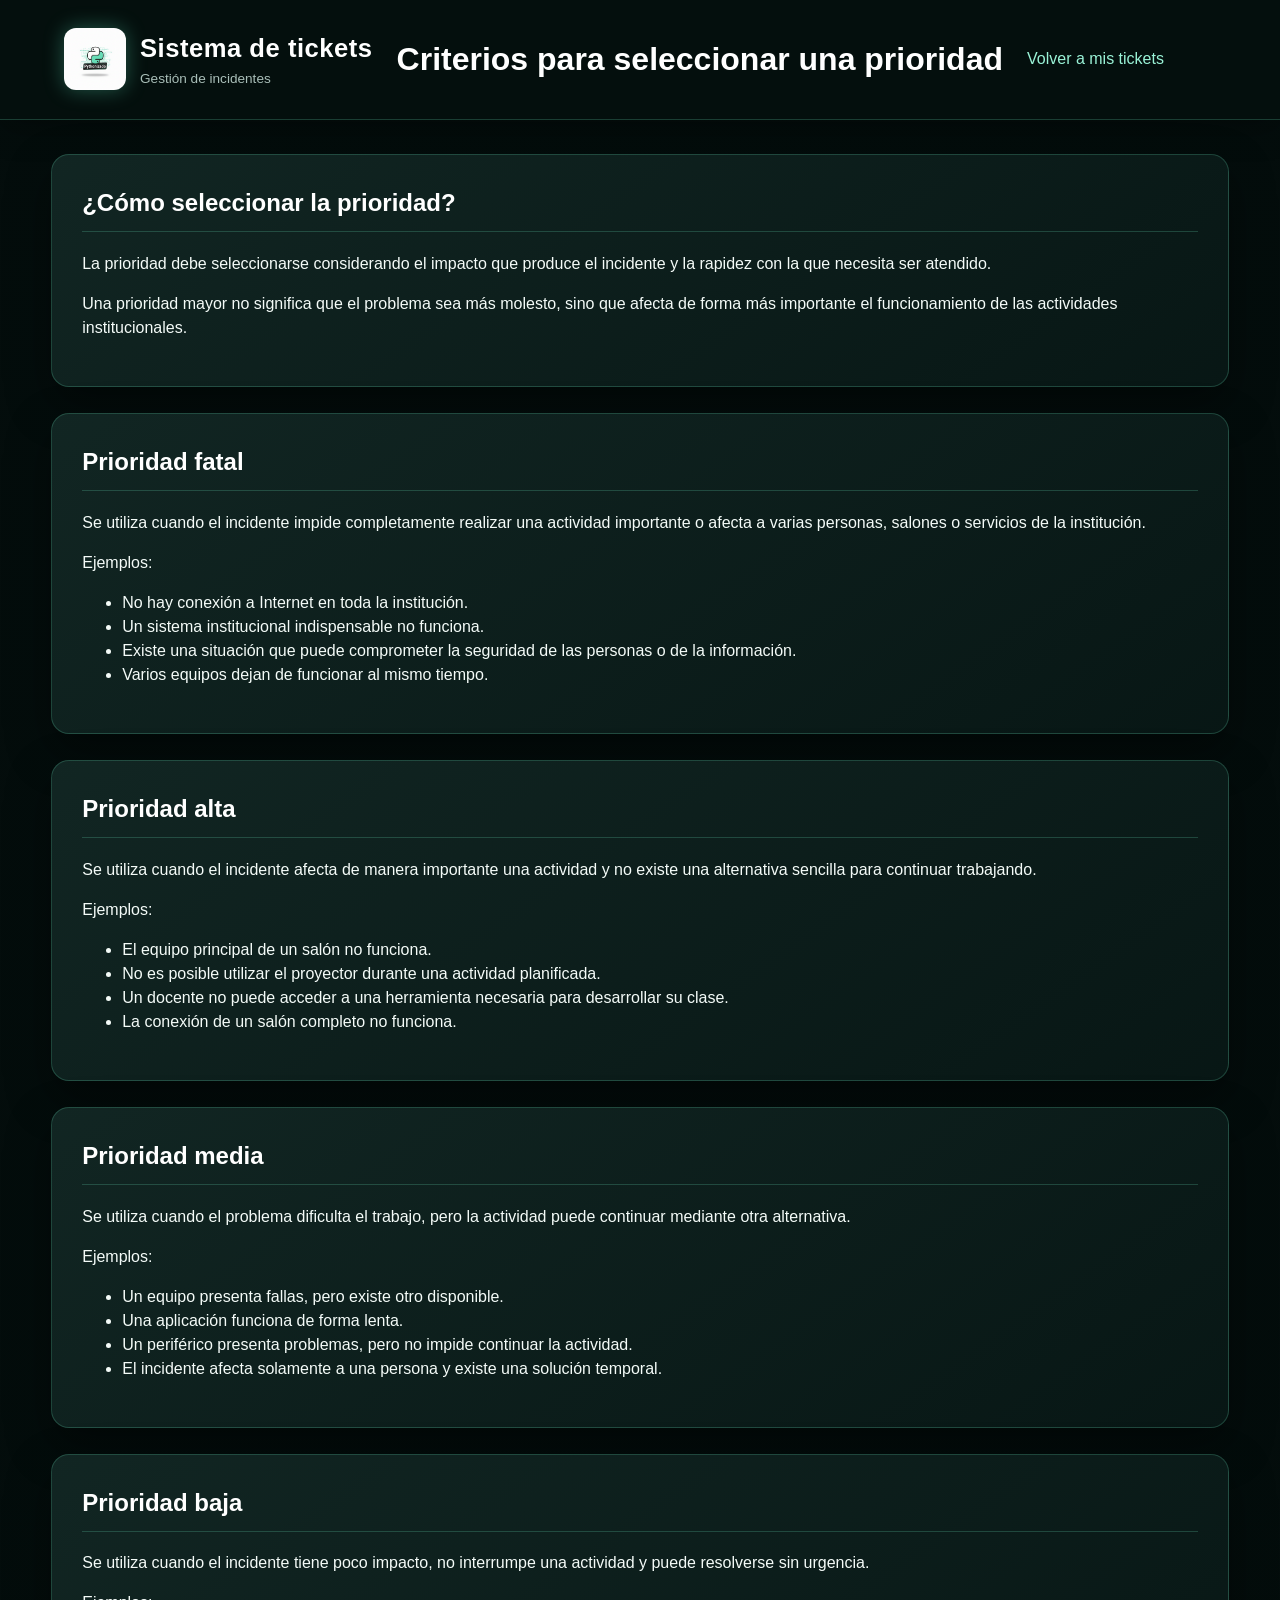
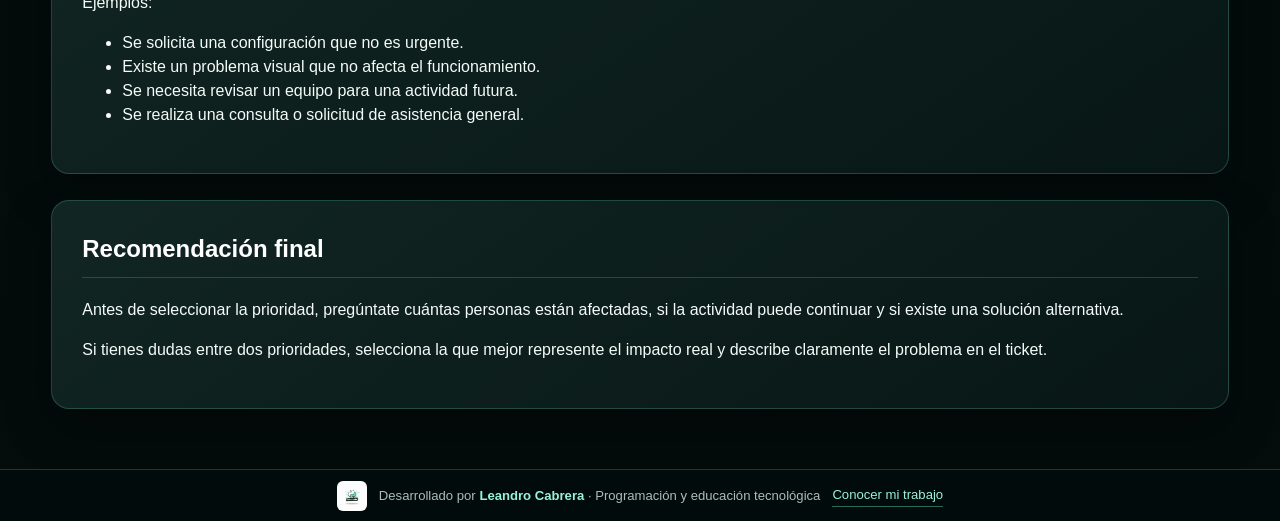
==== Frontend/templates/criterios-prioridad.html @ bbe0f746 "Primera versión del sistema de tickets" ====
<!DOCTYPE html>
<html lang="es">
<head>
    <meta charset="UTF-8">

    <meta
        name="viewport"
        content="width=device-width, initial-scale=1.0"
    >

    <meta
        name="description"
        content="Criterios para seleccionar la prioridad de un ticket."
    >

    <title>Criterios de prioridad | Sistema de Tickets</title>

    <link rel="stylesheet" href="../css/estilos2.css">
   
</head>

<body>
    <header>

           <div class="marca">
            <img
                src="../img/pythonizadoLogo.png"
                alt="Logo de Pythonizado"
                class="logo"
            >

            <div>
                <h1>Sistema de tickets</h1>
                <p>Gestión de incidentes</p>
            </div>
        </div>
        <h1>Criterios para seleccionar una prioridad</h1>

        <nav>
            <a href="docente.html">
                Volver a mis tickets
            </a>
        </nav>
    </header>

    <main>
        <section aria-labelledby="introduccion">
            <h2 id="introduccion">
                ¿Cómo seleccionar la prioridad?
            </h2>

            <p>
                La prioridad debe seleccionarse considerando el impacto
                que produce el incidente y la rapidez con la que necesita
                ser atendido.
            </p>

            <p>
                Una prioridad mayor no significa que el problema sea más
                molesto, sino que afecta de forma más importante el
                funcionamiento de las actividades institucionales.
            </p>
        </section>

        <section aria-labelledby="prioridad-fatal">
            <h2 id="prioridad-fatal">Prioridad fatal</h2>

            <p>
                Se utiliza cuando el incidente impide completamente
                realizar una actividad importante o afecta a varias
                personas, salones o servicios de la institución.
            </p>

            <p>Ejemplos:</p>

            <ul>
                <li>
                    No hay conexión a Internet en toda la institución.
                </li>

                <li>
                    Un sistema institucional indispensable no funciona.
                </li>

                <li>
                    Existe una situación que puede comprometer la
                    seguridad de las personas o de la información.
                </li>

                <li>
                    Varios equipos dejan de funcionar al mismo tiempo.
                </li>
            </ul>
        </section>

        <section aria-labelledby="prioridad-alta">
            <h2 id="prioridad-alta">Prioridad alta</h2>

            <p>
                Se utiliza cuando el incidente afecta de manera
                importante una actividad y no existe una alternativa
                sencilla para continuar trabajando.
            </p>

            <p>Ejemplos:</p>

            <ul>
                <li>
                    El equipo principal de un salón no funciona.
                </li>

                <li>
                    No es posible utilizar el proyector durante una
                    actividad planificada.
                </li>

                <li>
                    Un docente no puede acceder a una herramienta
                    necesaria para desarrollar su clase.
                </li>

                <li>
                    La conexión de un salón completo no funciona.
                </li>
            </ul>
        </section>

        <section aria-labelledby="prioridad-media">
            <h2 id="prioridad-media">Prioridad media</h2>

            <p>
                Se utiliza cuando el problema dificulta el trabajo, pero
                la actividad puede continuar mediante otra alternativa.
            </p>

            <p>Ejemplos:</p>

            <ul>
                <li>
                    Un equipo presenta fallas, pero existe otro
                    disponible.
                </li>

                <li>
                    Una aplicación funciona de forma lenta.
                </li>

                <li>
                    Un periférico presenta problemas, pero no impide
                    continuar la actividad.
                </li>

                <li>
                    El incidente afecta solamente a una persona y existe
                    una solución temporal.
                </li>
            </ul>
        </section>

        <section aria-labelledby="prioridad-baja">
            <h2 id="prioridad-baja">Prioridad baja</h2>

            <p>
                Se utiliza cuando el incidente tiene poco impacto, no
                interrumpe una actividad y puede resolverse sin urgencia.
            </p>

            <p>Ejemplos:</p>

            <ul>
                <li>
                    Se solicita una configuración que no es urgente.
                </li>

                <li>
                    Existe un problema visual que no afecta el
                    funcionamiento.
                </li>

                <li>
                    Se necesita revisar un equipo para una actividad
                    futura.
                </li>

                <li>
                    Se realiza una consulta o solicitud de asistencia
                    general.
                </li>
            </ul>
        </section>

        <section aria-labelledby="recomendacion">
            <h2 id="recomendacion">Recomendación final</h2>

            <p>
                Antes de seleccionar la prioridad, pregúntate cuántas
                personas están afectadas, si la actividad puede
                continuar y si existe una solución alternativa.
            </p>

            <p>
                Si tienes dudas entre dos prioridades, selecciona la que
                mejor represente el impacto real y describe claramente
                el problema en el ticket.
            </p>
        </section>
    </main>

   <footer>
    <img
        src="../img/pythonizadoLogo.png"
        alt=""
    >

    <span>
        Desarrollado por
        <strong>Leandro Cabrera</strong>
        · Programación y educación tecnológica
    </span>

    <a
        href="https://www.linkedin.com/"
        target="_blank"
        rel="noopener noreferrer"
    >
        Conocer mi trabajo
    </a>
</footer>
</body>
</html>
---- Frontend/css/estilos2.css ----
:root {
    --fondo: #06100f;
    --fondo-secundario: #0b1716;
    --superficie: rgba(13, 29, 27, 0.92);
    --superficie-clara: #132522;
    --borde: rgba(104, 226, 188, 0.22);
    --texto: #f4fbf8;
    --texto-suave: #a9beb8;
    --marca: #59dcb5;
    --marca-clara: #9af3d7;
    --marca-oscura: #1d9f7e;
    --error: #ff6474;
    --exito: #55e6a5;
    --sombra: 0 18px 45px rgba(0, 0, 0, 0.38);
}

* {
    box-sizing: border-box;
}

html {
    min-height: 100%;
    color-scheme: dark;
}

body {
    min-height: 100vh;
    margin: 0;
    display: flex;
    flex-direction: column;
    color: var(--texto);
    background:
        linear-gradient(rgba(3, 12, 11, 0.78), rgba(3, 12, 11, 0.94)),
        url('../img/fondo-tecnologico.png') center top / cover fixed,
        var(--fondo);
    font-family: Inter, "Segoe UI", Arial, sans-serif;
    line-height: 1.5;
}

header {
    display: flex;
    align-items: center;
    justify-content: space-between;
    gap: 24px;
    padding: 14px clamp(18px, 5vw, 64px);
    background: rgba(5, 17, 15, 0.86);
    border-bottom: 1px solid var(--borde);
    box-shadow: 0 8px 30px rgba(0, 0, 0, 0.28);
    backdrop-filter: blur(14px);
    width: 100%;
}

header nav {
    display: flex;
    align-items: center;
    flex: 1;
    gap: 16px;
}

#boton-logout {
    margin-left: auto;
    width: auto;
    min-width: 130px;
    white-space: nowrap;
   
}


.marca {
    display: flex;
    align-items: center;
    gap: 14px;
    flex-shrink: 0;
}

.logo {
    width: 62px;
    height: 62px;
    object-fit: contain;
    border-radius: 12px;
    filter: drop-shadow(0 0 10px rgba(89, 220, 181, 0.35));
}

.marca h1 {
    margin: 0;
    font-size: clamp(1.15rem, 2vw, 1.65rem);
    letter-spacing: 0.02em;
}

.marca p {
    margin: 2px 0 0;
    color: var(--texto-suave);
    font-size: 0.85rem;
}

nav {
    display: flex;
    align-items: center;
    flex-wrap: wrap;
    gap: 12px;
}

a {
    color: var(--marca-clara);
    text-decoration: none;
}

a:hover {
    color: #ffffff;
}

main {
    width: min(1180px, 92%);
    margin: 34px auto;
    flex: 1;
}

section,
.tarjeta,
.contenedor-login {
    margin-bottom: 26px;
    padding: clamp(20px, 3vw, 30px);
    background: linear-gradient(145deg, rgba(18, 39, 36, 0.96), rgba(8, 24, 22, 0.94));
    border: 1px solid var(--borde);
    border-radius: 18px;
    box-shadow: var(--sombra);
    backdrop-filter: blur(10px);
}

h1,
h2,
h3 {
    color: #ffffff;
}

h2 {
    margin-top: 0;
    padding-bottom: 10px;
    border-bottom: 1px solid var(--borde);
}

form {
    display: grid;
    gap: 16px;
}

label {
    display: block;
    margin-bottom: 6px;
    color: #dff7ef;
    font-weight: 650;
}

input,
textarea,
select {
    width:25%;
    padding: 12px 14px;
    color: var(--texto);
    background: rgba(2, 13, 12, 0.88);
    border: 1px solid #31524a;
    border-radius: 10px;
    font: inherit;
    transition: border-color 180ms ease, box-shadow 180ms ease, transform 180ms ease;
}

textarea {
    min-height: 115px;
    resize: vertical;
}

input:focus,
textarea:focus,
select:focus {
    outline: none;
    border-color: var(--marca);
    box-shadow: 0 0 0 3px rgba(89, 220, 181, 0.14), 0 0 18px rgba(89, 220, 181, 0.13);
}

button,
.boton {
    width:25%;
    display: inline-flex;
    align-items: center;
    justify-content: center;
    min-height: 42px;
    padding: 10px 18px;
    color: #031512;
    background: linear-gradient(135deg, var(--marca-clara), var(--marca));
    border: 1px solid var(--marca);
    border-radius: 10px;
    box-shadow: 0 0 10px rgba(89, 220, 181, 0.32), inset 0 0 8px rgba(255, 255, 255, 0.2);
    font: inherit;
    font-weight: 750;
    text-decoration: none;
    cursor: pointer;
    transition: transform 160ms ease, box-shadow 160ms ease, filter 160ms ease;
}

button:hover,
.boton:hover {
    color: #031512;
    transform: translateY(-2px);
    filter: brightness(1.08);
    box-shadow: 0 0 8px var(--marca), 0 0 24px rgba(89, 220, 181, 0.55);
}

button:active,
.boton:active {
    transform: translateY(0);
}

button:focus-visible,
.boton:focus-visible,
a:focus-visible {
    outline: 3px solid #ffffff;
    outline-offset: 3px;
}

button:disabled {
    opacity: 0.5;
    cursor: not-allowed;
    transform: none;
    box-shadow: none;
}

.boton-secundario {
    color: var(--marca-clara);
    background: transparent;
    border-color: var(--marca);
    box-shadow: 0 0 9px rgba(89, 220, 181, 0.22), inset 0 0 9px rgba(89, 220, 181, 0.06);
}

.boton-secundario:hover {
    color: #ffffff;
    background: rgba(89, 220, 181, 0.1);
}

.boton-peligro {
    color: #ffffff;
    background: transparent;
    border-color: var(--error);
    box-shadow: 0 0 10px rgba(255, 100, 116, 0.25);
}

.acciones-formulario {
    display: flex;
    flex-wrap: wrap;
    gap: 12px;
}

.contenedor-tabla {
    overflow-x: auto;
    border: 1px solid var(--borde);
    border-radius: 12px;
}

table {
    width: 100%;
    border-collapse: collapse;
    background: rgba(3, 15, 14, 0.72);
}

th,
td {
    padding: 13px 14px;
    text-align: left;
    border-bottom: 1px solid rgba(130, 196, 177, 0.14);
}

th {
    color: var(--marca-clara);
    background: #10231f;
    font-size: 0.8rem;
    letter-spacing: 0.06em;
    text-transform: uppercase;
}

tbody tr {
    transition: background-color 150ms ease;
}

tbody tr:hover {
    background: rgba(89, 220, 181, 0.07);
}

#lista-tickets button {
    width: 60%;
}

.etiqueta {
    display: inline-block;
    padding: 5px 10px;
    border: 1px solid currentColor;
    border-radius: 999px;
    font-size: 0.76rem;
    font-weight: 750;
    white-space: nowrap;
}

.prioridad-fatal {
    color: #ff8b98;
    background: rgba(185, 28, 28, 0.24);
}

.prioridad-alta {
    color: #ffad66;
    background: rgba(234, 88, 12, 0.2);
}

.prioridad-media {
    color: #72d4ff;
    background: rgba(14, 165, 233, 0.18);
}

.prioridad-baja {
    color: #83edb0;
    background: rgba(34, 197, 94, 0.17);
}

.estado-abierto {
    color: #82efb5;
    background: rgba(34, 197, 94, 0.17);
}

.estado-en-proceso {
    color: #ffe17c;
    background: rgba(234, 179, 8, 0.17);
}

.estado-cerrado {
    color: #8cbcff;
    background: rgba(37, 99, 235, 0.2);
}

.estado-fuera-de-alcance {
    color: #c2cad5;
    background: rgba(100, 116, 139, 0.22);
}

.mensaje-error,
.mensaje-exito {
    padding: 12px 14px;
    border-radius: 10px;
}

.mensaje-error {
    color: #ffd5da;
    background: rgba(127, 29, 29, 0.45);
    border: 1px solid var(--error);
}

.mensaje-exito {
    color: #ceffe5;
    background: rgba(5, 78, 54, 0.48);
    border: 1px solid var(--exito);
}

[hidden] {
    display: none !important;
}

.pagina-login {
    display: grid;
    place-items: center;
    flex: 1;
    width: min(440px, 92%);
    margin: auto;
    padding: 32px 0;
}

.contenedor-login {
    width: 100%;
}

.contenedor-login .logo {
    display: block;
    width: 108px;
    height: 108px;
    margin: 0 auto 14px;
}

.contenedor-login button {
    width: 100%;
}

#anegro {
    color: #000000;
    align-items: right;
}

#criterio {
    
    align-items: right;
    margin-right: 950px;
}

.historial-estados {
    min-width: 210px;
    margin: 0;
    padding-left: 18px;
}

.historial-estados li {
    margin-bottom: 6px;
    color: var(--texto-suave);
}

.historial-estados li:last-child {
    margin-bottom: 0;
}

footer {
    display: flex;
    align-items: center;
    justify-content: center;
    gap: 12px;
    min-height: 52px;
    padding: 10px 18px;
    color: var(--texto-suave);
    background: rgba(3, 13, 12, 0.92);
    border-top: 1px solid var(--borde);
    font-size: 0.82rem;
    text-align: center;
    backdrop-filter: blur(12px);
}

footer img {
    width: 30px;
    height: 30px;
    object-fit: contain;
    border-radius: 6px;
}

footer strong {
    color: var(--marca-clara);
}

footer a {
    padding-bottom: 1px;
    border-bottom: 1px solid rgba(89, 220, 181, 0.45);
}

@media (max-width: 720px) {
    header {
        align-items: flex-start;
        flex-direction: column;
    }
      header nav {
        width: 100%;
        flex-wrap: wrap;
    }
    #boton-logout {
        margin-left: 0;
    }

    main {
        width: 94%;
        margin: 20px auto;
    }

    section,
    .tarjeta,
    .contenedor-login {
        padding: 18px;
        border-radius: 14px;
    }

    footer {
        flex-direction: column;
        gap: 4px;
    }
}

@media (prefers-reduced-motion: reduce) {
    *,
    *::before,
    *::after {
        scroll-behavior: auto !important;
        transition: none !important;
    }
}
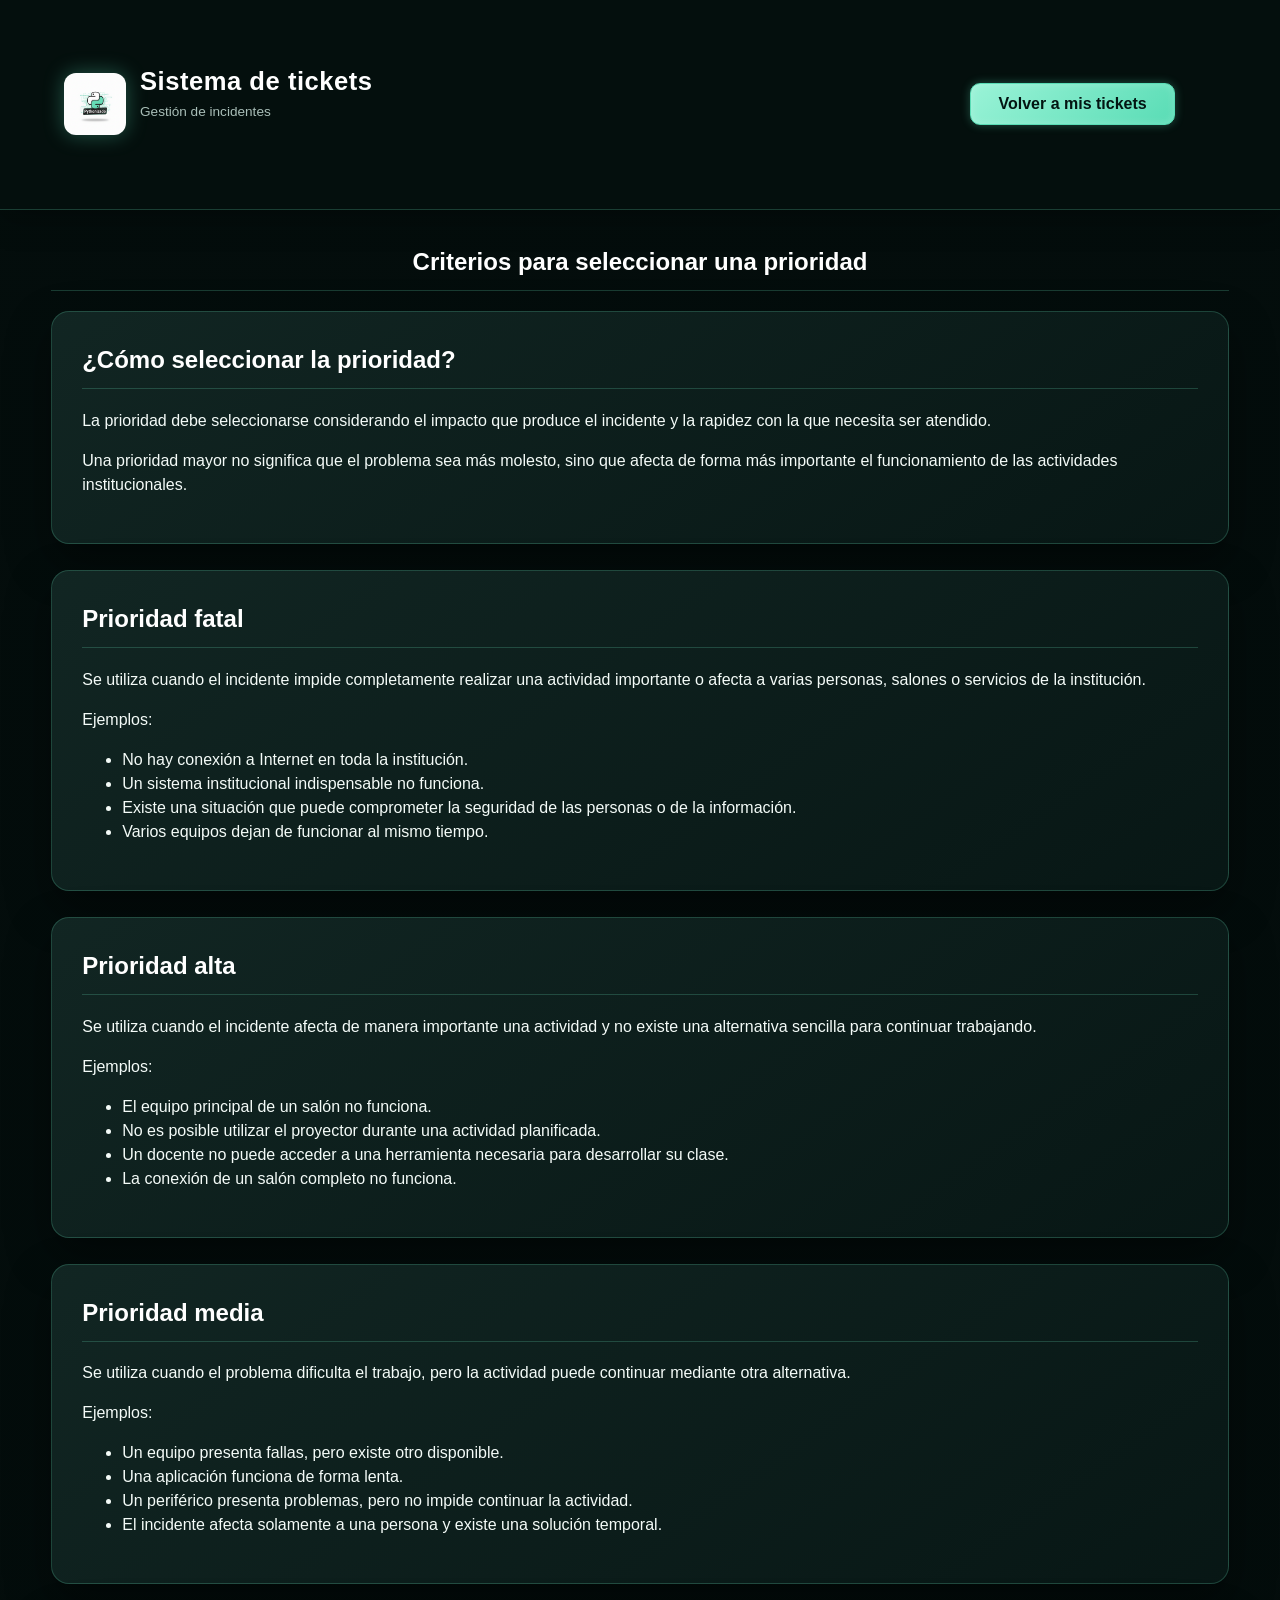
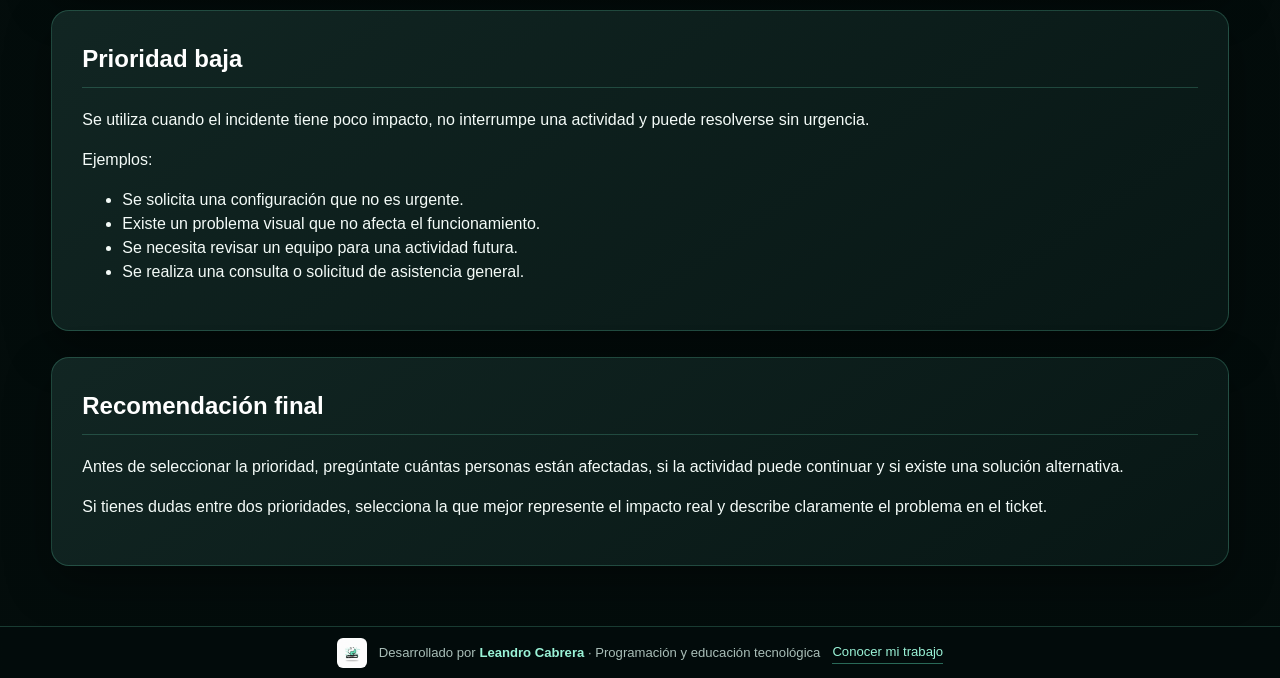
==== commit 864710ef: "ticket pronto" ====
--- a/Frontend/templates/criterios-prioridad.html
+++ b/Frontend/templates/criterios-prioridad.html
@@ -20,7 +20,7 @@
 </head>
 
 <body>
-    <header>
+    <header class="encabezado-prioridad">
 
            <div class="marca">
             <img
@@ -30,20 +30,25 @@
             >
 
             <div>
+                <br><br>
                 <h1>Sistema de tickets</h1>
                 <p>Gestión de incidentes</p>
+                <br><br><br>
+
+                
             </div>
         </div>
-        <h1>Criterios para seleccionar una prioridad</h1>
+     
 
         <nav>
-            <a href="docente.html">
+            <button type="button" id="boton-volver" class="boton-volver" onclick="history.back()">
                 Volver a mis tickets
-            </a>
+            </button>
         </nav>
     </header>
 
     <main>
+        <h2 class="titulo-prioridad">Criterios para seleccionar una prioridad</h2>
         <section aria-labelledby="introduccion">
             <h2 id="introduccion">
                 ¿Cómo seleccionar la prioridad?
--- a/Frontend/css/estilos2.css
+++ b/Frontend/css/estilos2.css
@@ -285,7 +285,7 @@
 }
 
 #lista-tickets button {
-    width: 60%;
+    width: 75%;
 }
 
 .etiqueta {
@@ -408,6 +408,26 @@
 
 .historial-estados li:last-child {
     margin-bottom: 0;
+}
+
+
+.encabezado-prioridad .boton-volver {
+    width: 100%;
+    box-sizing: border-box;
+    padding: 6px 12px;
+    font-size: 16px;
+}
+
+.titulo-prioridad {
+    text-align: center;
+    margin: 0 0 20px;
+}
+#boton-volver {
+    width: 25%;
+    box-sizing: border-box;
+    padding: 6px 12px;
+    font-size: 16px;
+    margin-left: 70%;
 }
 
 footer {
